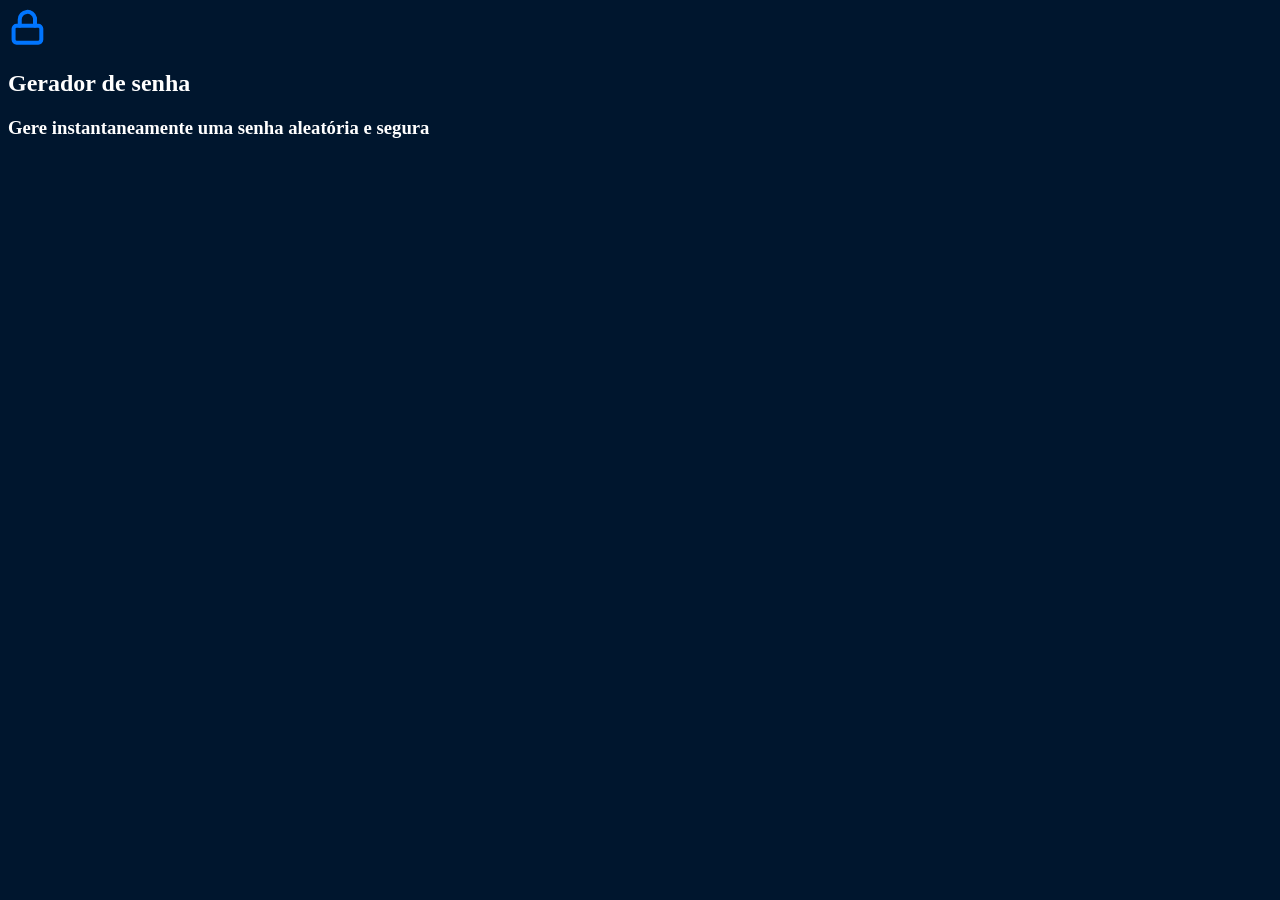
==== index.html @ 2c1f340a "22-03-2024" ====
<!DOCTYPE html>
<html lang="pt-br">
<head>
    <meta charset="UTF-8">
    <meta http-equiv="X-UA-Compatible" content="IE=edge">
    <meta name="viewport" content="width=device-width, initial-scale=1.0">
    <title>Gerador de senha</title>
    <link rel="stylesheet" href="style.css">
</head>
<body>
    <img src="unlock.svg" alt="cadeado fechado">
    <h2 class="titulo-principal">Gerador de senha</h2>
    <h3 class="titulo-secundario">Gere
         instantaneamente uma senha aleatória e segura</h3>
</body>
</html>
---- style.css ----
:root{
    --branco: white;
    --cor-de-fundo: #00162E;
    --fundo-senha: #00244D;
    --fundo-texto: #001E40;
    --borda: #0075FF;
}
body{
    color: var(--branco);
    background-color: var(--cor-de-fundo)
}
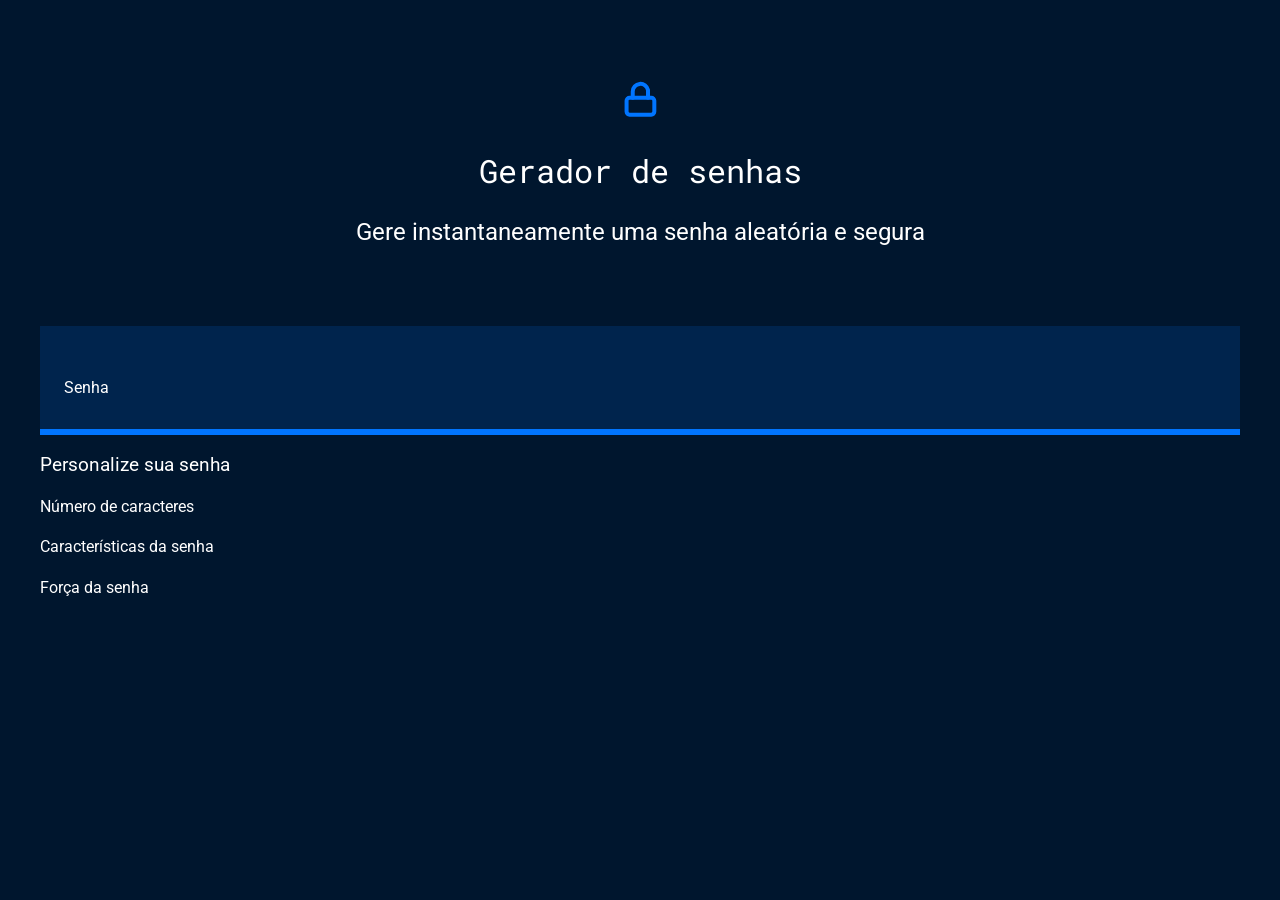
==== commit 097cca07: "25.03.2024" ====
--- a/index.html
+++ b/index.html
@@ -2,15 +2,36 @@
 <html lang="pt-br">
 <head>
     <meta charset="UTF-8">
-    <meta http-equiv="X-UA-Compatible" content="IE=edge">
     <meta name="viewport" content="width=device-width, initial-scale=1.0">
     <title>Gerador de senha</title>
     <link rel="stylesheet" href="style.css">
 </head>
-<body>
-    <img src="unlock.svg" alt="cadeado fechado">
-    <h2 class="titulo-principal">Gerador de senha</h2>
-    <h3 class="titulo-secundario">Gere
-         instantaneamente uma senha aleatória e segura</h3>
+<body> 
+    <section class="conteudo">
+    <div class="conteudo-titulo">
+        <img src="unlock.svg" alt="cadeado fechado">
+        <h2 class="titulo-principal">Gerador de senhas</h2>
+        <h3 class="titulo-secundario">Gere instantaneamente uma senha aleatória e segura</h3>
+    </div>
+    <div class="conteudo-senha">
+        <label for="senha">Senha</label>
+        <input name="senha" type="text" 
+        id="campo-senha">
+    </div>
+    <div class="parametro">
+        <h3 class="parametro-titulo">Personalize sua senha</h3>
+        <div class="parametro-coluna__senha">
+            <div class="parametro-senha">
+                <h4 class="parametro-senha__titulo">Número de caracteres</h4>
+            </div>
+            <div class="parametro-senha">
+                <h4 class="parametro-senha__titulo">Características da senha</h4>
+            </div>
+            <div class="parametro-senha">
+                <h4 class="parametro-senha__titulo">Força da senha</h4>
+            </div>
+        </div>
+    </div>
+</section>
 </body>
-</html>+</html>
--- a/style.css
+++ b/style.css
@@ -1,11 +1,59 @@
+@import url('https://fonts.googleapis.com/css2?family=Roboto&family=Roboto+Mono&display=swap');
+
 :root{
     --branco: white;
     --cor-de-fundo: #00162E;
     --fundo-senha: #00244D;
     --fundo-texto: #001E40;
     --borda: #0075FF;
+    --roboto: 'Roboto', sans-serif;
+    --roboto-mono: 'Roboto Mono', monospace;
 }
+
+*{
+    font-weight: 400;
+}
+
 body{
     color: var(--branco);
-    background-color: var(--cor-de-fundo)
+    background-color: var(--cor-de-fundo);
+    font-family: var(--roboto);
+}
+
+.titulo-principal{
+    font-family: var(--roboto-mono);
+    font-size: 32px;
+}
+
+.titulo-secundario{
+    font-size: 24px;
+}
+
+.conteudo-titulo{
+    text-align: center;
+    margin-top: 80px;
+}
+
+.conteudo-senha{
+    margin-top: 80px;
+    background: var(--fundo-senha);
+    padding: 24px;
+    border-bottom: 6px solid var(--borda);
+}
+
+#campo-senha{
+    background-color: var(--fundo-senha);
+    border: none;
+    color: var(--branco);
+    font-family: var(--roboto-mono);
+    font-size: 40px;
+}
+
+#campo-senha:focus{
+    outline: none;
+}
+
+.conteudo{
+    max-width: 1200px;
+    margin: 0 auto;
 }
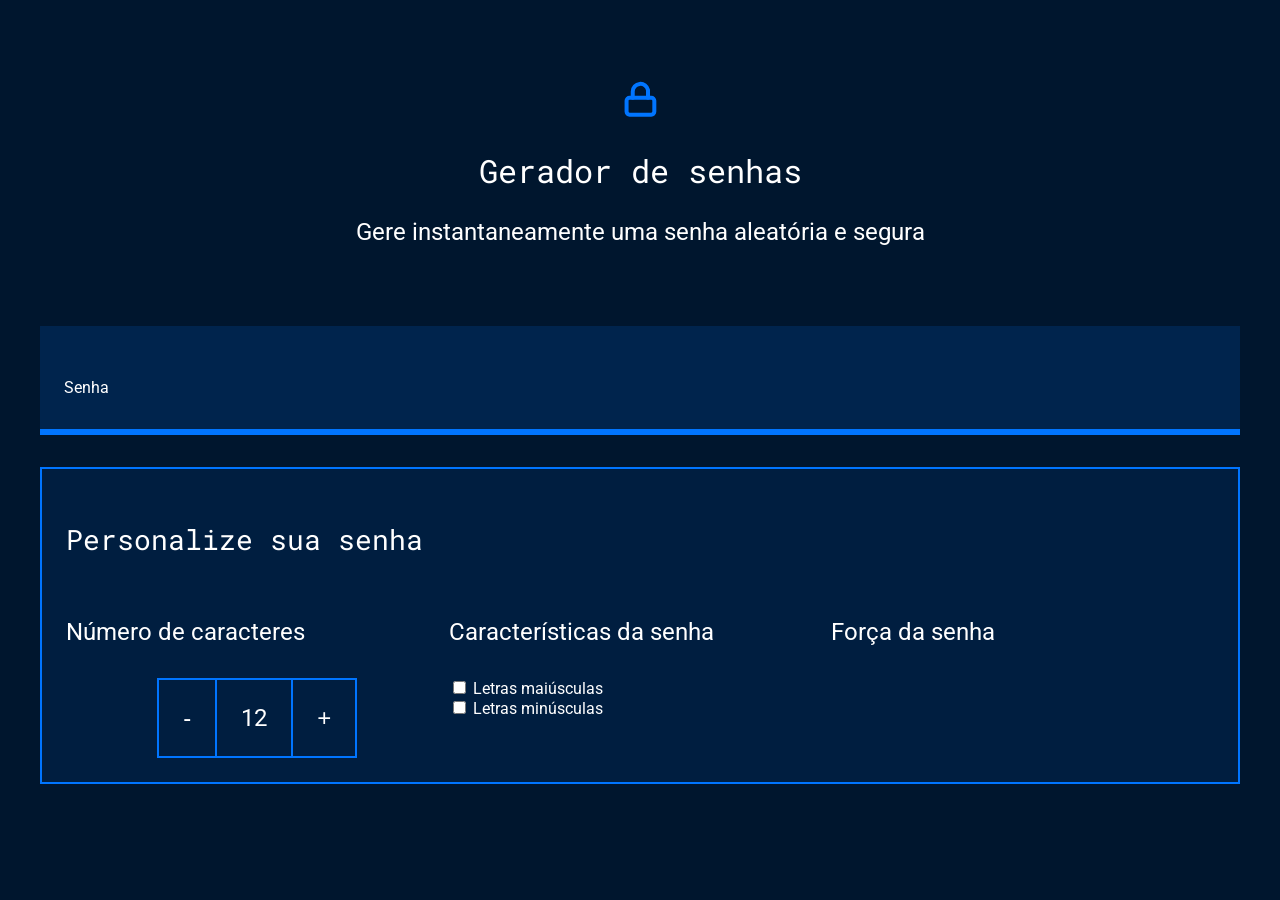
==== commit 63193305: "Add files via upload" ====
--- a/index.html
+++ b/index.html
@@ -23,9 +23,24 @@
         <div class="parametro-coluna__senha">
             <div class="parametro-senha">
                 <h4 class="parametro-senha__titulo">Número de caracteres</h4>
+                <div class="parametro-senha-botoes">
+                    <button class="parametro-senha__botao">-</button>
+                    <p class="parametro-senha__texto">12</p>
+                    <button class="parametro-senha__botao">+</button>
+                </div>
             </div>
             <div class="parametro-senha">
                 <h4 class="parametro-senha__titulo">Características da senha</h4>
+                <div class="parametro-semha-checkbox">
+                    <input name="maiusculo" type="checkbox">
+                    <label for="maiusculo">Letras maiúsculas</label>
+                </div>
+                <div class="parametro-senha-checkbox">
+                    <input name="minusculo" type="checkbox">
+                    <label for="minusculo">Letras minúsculas</label>
+                </div>
+                
+
             </div>
             <div class="parametro-senha">
                 <h4 class="parametro-senha__titulo">Força da senha</h4>
@@ -34,4 +49,4 @@
     </div>
 </section>
 </body>
-</html>
+</html>
--- a/style.css
+++ b/style.css
@@ -47,6 +47,7 @@
     color: var(--branco);
     font-family: var(--roboto-mono);
     font-size: 40px;
+    width: 70%;
 }
 
 #campo-senha:focus{
@@ -56,4 +57,57 @@
 .conteudo{
     max-width: 1200px;
     margin: 0 auto;
+}
+
+.parametro{
+    background-color: var(--fundo-texto);
+    border: 2px solid var(--borda);
+    margin-top: 32px;
+    padding: 24px;
+}
+
+.parametro-titulo{
+    font-family: var(--roboto-mono);
+    font-size: 28px;
+}
+
+.parametro-senha__titulo{
+    font-size: 24px;
+}
+
+.parametro-coluna__senha{
+    display: flex;
+    flex-direction: column;
+    justify-content: center;
+}
+.parametro-senha{
+    width: 50%;
+    margin: 0 auto;
+}
+.parametro-senha-botoes{
+    display: flex;
+    justify-content: center;
+}
+
+
+.parametro-senha__botao{
+    background-color: var(--fundo-texto);
+    color: var(--branco);
+    border: 2px solid var(--borda);
+    padding: 24px;
+    font-size: 24px;
+    cursor: pointer;
+}
+.parametro-senha__texto{
+    padding: 24px;
+    border-top: 2px solid var(--borda);
+    border-bottom: 2px solid var(--borda);
+    margin: 0;
+    font-size: 24px;
+}
+@media screen and (min-width: 768px) {
+    .parametro-coluna__senha{
+        flex-direction: row;
+    }
+       
 }
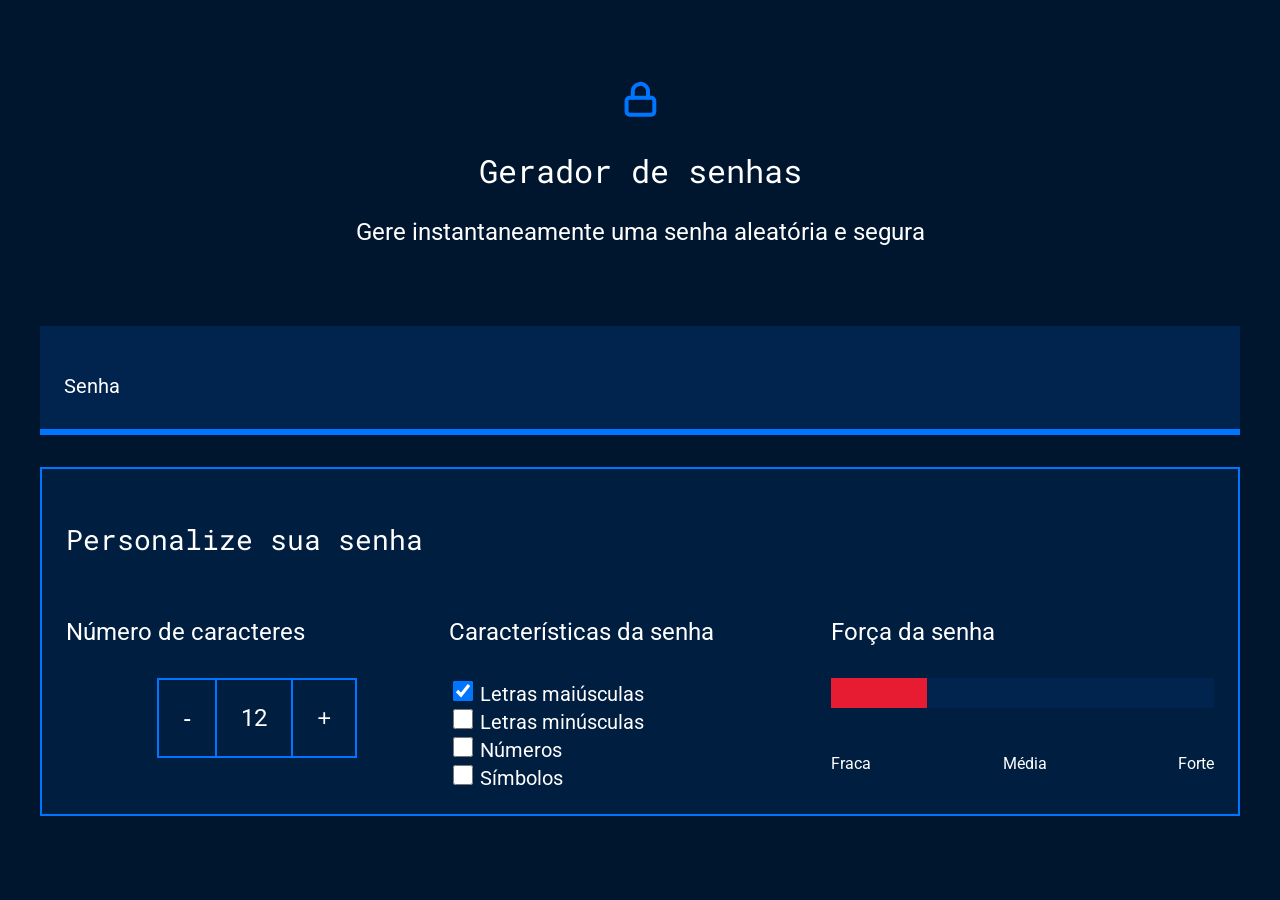
==== commit e2ea669f: "08.04.2024" ====
--- a/index.html
+++ b/index.html
@@ -32,18 +32,34 @@
             <div class="parametro-senha">
                 <h4 class="parametro-senha__titulo">Características da senha</h4>
                 <div class="parametro-semha-checkbox">
-                    <input name="maiusculo" type="checkbox">
+                    <input name="maiusculo" type="checkbox" class="checkbox" checked>
                     <label for="maiusculo">Letras maiúsculas</label>
                 </div>
                 <div class="parametro-senha-checkbox">
-                    <input name="minusculo" type="checkbox">
+                    <input name="minusculo" type="checkbox" class="checkbox">
                     <label for="minusculo">Letras minúsculas</label>
                 </div>
-                
+                <div class="parametro-senha-checkbox">
+                    <input name="numero" type="checkbox" class="checkbox">
+                    <label for="numero">Números</label>
+                </div>
+                <div class="parametro-senha-checkbox">
+                    <input name="simbolo" type="checkbox" class="checkbox">
+                    <label for="simbolo">Símbolos</label>
+                     
+                </div>
 
             </div>
             <div class="parametro-senha">
                 <h4 class="parametro-senha__titulo">Força da senha</h4>
+                <div class="barra"></div>
+                <div class="fraca"></div>
+                <div class="parametro-senha-textos">
+                    <p>Fraca</p>
+                    <p>Média</p>
+                    <p>Forte</p>
+                </div>
+
             </div>
         </div>
     </div>
--- a/style.css
+++ b/style.css
@@ -105,6 +105,40 @@
     margin: 0;
     font-size: 24px;
 }
+
+label{
+    font-size: 20px;
+}
+
+.checkbox{
+    width: 20px;
+    height: 20px;
+    cursor: pointer;
+}
+
+.barra{
+    background-color: var(--fundo-senha);
+    height: 30px;
+    width: 100%;
+}
+.fraca{
+    height: 30px;
+    width: 25%;
+    background-color: #E71B32;
+    position: relative;
+    bottom: 30px;
+}
+.media{
+    background-color: #FAF408;
+    width: 50%;
+    height: 30px;position: relative;
+    bottom: 30px;
+}
+.parametro-senha-textos{
+    display: flex;
+    justify-content: space-between;
+}
+
 @media screen and (min-width: 768px) {
     .parametro-coluna__senha{
         flex-direction: row;
